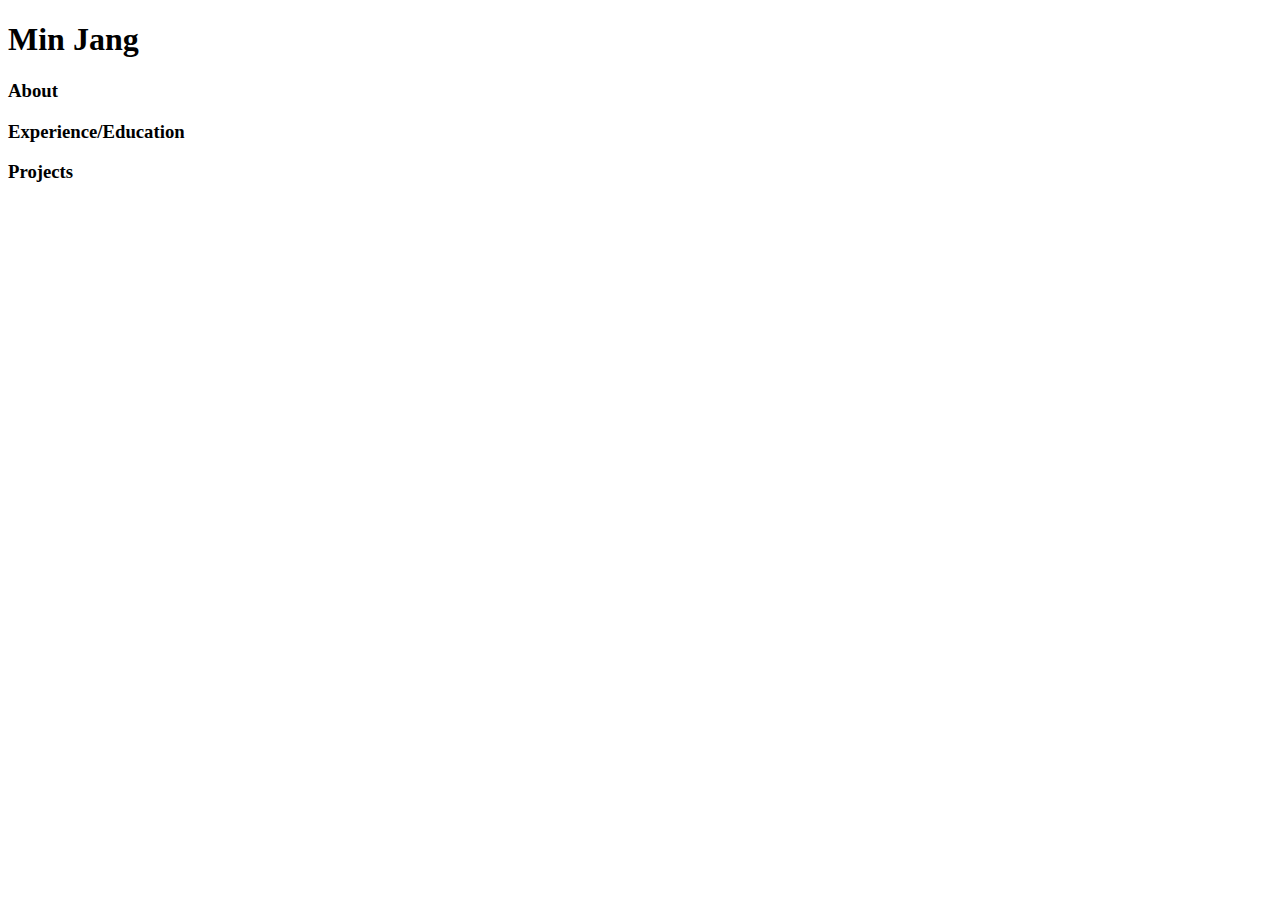
==== index.html @ 35e4ea77 "Create index.html" ====
<!DOCTYPE html>
<html lang="en">

<head>
    <meta charset="utf-8">
    <title>Min Jang</title>
    <link rel="stylesheet" href="style.css" type="text/css">
</head>

<body>
    <h1>Min Jang</h1>
    <h3>About</h3>
    <h3>Experience/Education</h3>
    <h3>Projects</h3>
</body>
</html>
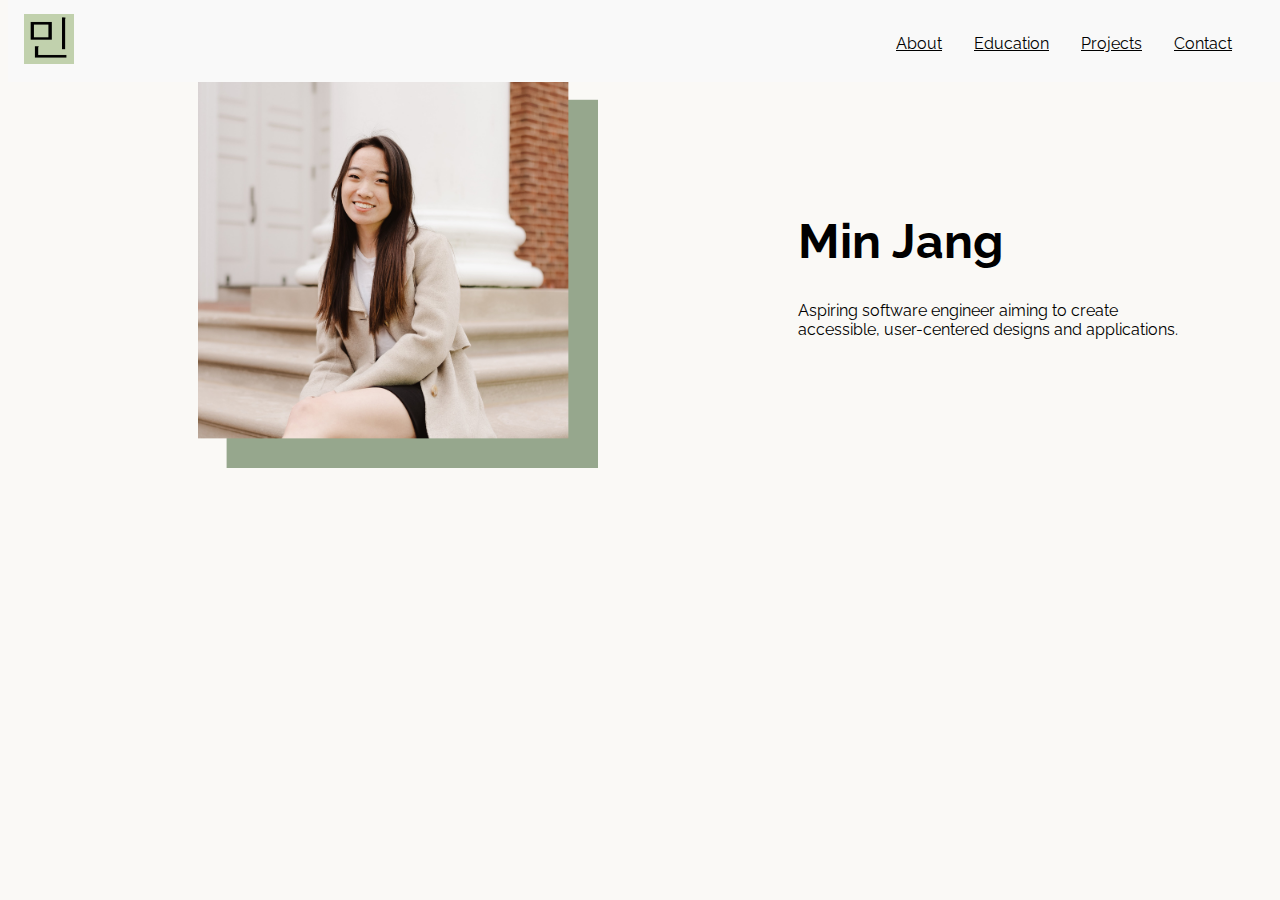
==== commit e01c5dff: "basic layout" ====
--- a/index.html
+++ b/index.html
@@ -5,12 +5,29 @@
     <meta charset="utf-8">
     <title>Min Jang</title>
     <link rel="stylesheet" href="style.css" type="text/css">
+    <link rel="icon" type="image/icon" sizes="32x32" href="additional/icon2.png">
+    <link rel="preconnect" href="https://fonts.googleapis.com">
+    <link rel="preconnect" href="https://fonts.gstatic.com" crossorigin>
+    <link href="https://fonts.googleapis.com/css2?family=Raleway:wght@400&display=swap" rel="stylesheet">
 </head>
 
 <body>
-    <h1>Min Jang</h1>
-    <h3>About</h3>
-    <h3>Experience/Education</h3>
-    <h3>Projects</h3>
+    <header class="navbar">
+        <a href="/"><img id="icon" src="additional/icon.png" alt="icon with Korean name"></a>
+        <div class="navbar-right">
+            <a href="https://min-jang.github.io/about">About</a>
+            <a href="https://min-jang.github.io/education">Education</a>
+            <a href="https://min-jang.github.io/projects">Projects</a>
+            <a href="https://min-jang.github.io/contact">Contact</a>
+        </div>
+    </header>
+    <div id="intro" class="divs">
+        <img id="min" src="additional/min.png" alt="A photo of Min Jang dressed in beige and seated on stairs.">
+        <div id="text" class="divs">
+            <h1>Min Jang</h1>
+            <p>Aspiring software engineer aiming to create accessible, user-centered designs and applications.</p>
+        </div>
+    </div>
+    
 </body>
 </html>--- a/style.css
+++ b/style.css
@@ -0,0 +1,196 @@
+html{
+    background-color: #FAF9F6;
+    font-family: Raleway;
+    font-size: 1em;
+}
+
+h1{
+    font-size: 3em;
+}
+
+em{
+    font-size: 0.9em;
+}
+
+#icon{
+    width: 50px;
+}
+
+#intro{
+    display: flex;
+    height: auto;
+    align-items: center;
+    justify-content: center;
+    flex-direction: row;
+}
+
+#popups{
+    display: flex;
+    height: auto;
+    align-items: center;
+    justify-content: center;
+    flex-direction: row;
+    flex-wrap: wrap;
+}
+
+#text{
+    height: auto;
+    align-items: center;
+    justify-content: center;
+    padding-left: 200px;
+}
+
+#min{    
+    width: 25em;
+    height: auto;
+    padding-left: 150px;
+}
+
+#poster, #metro-kiosk{
+    display: block;
+    margin-left: auto;
+    margin-right: auto;
+    width: 60%;
+    height: auto;
+}
+
+#me{
+    padding: 1em;
+    border: 2px solid #333;
+    box-shadow: 15px 15px 1px#96A78D;
+}
+
+.sub, h3{
+    margin-left: 30px;
+}
+
+.descriptions{
+    margin-left: 30px;
+}
+
+.box {
+    width: 400px;
+    height: 175px;
+    margin: 5px 10px;
+    background: #96A78D;
+    padding: 10px;
+    border: 2px solid #96A78D;
+    border-radius: 10px;
+    background-clip: padding-box;
+    text-align: center;
+}
+  
+.button {
+    width: auto;
+    font-size: 1em;
+    padding: 10px;
+    color: #000;
+    line-height: 2;
+    text-decoration: none;
+    cursor: pointer;
+    transition: all 0.3s ease-out;
+}
+.box:hover {
+    background: #fff;
+}
+  
+.overlay {
+    position: fixed;
+    top: 0;
+    bottom: 0;
+    left: 0;
+    right: 0;
+    background: rgba(0, 0, 0, 0.7);
+    transition: opacity 500ms;
+    visibility: hidden;
+    opacity: 0;
+}
+.overlay:target {
+    visibility: visible;
+    opacity: 1;
+}
+  
+.popup {
+    margin: 40px auto;
+    padding: 15px;
+    background: #fff;
+    border-radius: 5px;
+    width: 60%;
+    position: relative;
+    transition: all 5s ease-in-out;
+}
+  
+.popup h2 {
+    margin-top: 0;
+    color: #333;
+}
+.popup .close {
+    position: absolute;
+    top: 20px;
+    right: 30px;
+    transition: all 200ms;
+    font-size: 30px;
+    font-weight: bold;
+    color: #333;
+}
+.popup .close:hover {
+    color: #d82206;
+}
+.popup .content {
+    max-height: 60vh;
+    overflow: auto;
+}
+
+.divs{
+    height: 100vh;
+    padding: 60px 40px;
+    float: center;
+}
+
+.navbar {
+    overflow: hidden;
+    position: fixed; 
+    top: 0;
+    width: 100%;
+    background-color: #F9F9F9;
+}
+
+.navbar-right{
+    float: right;
+    padding-top: 20px;
+    padding-right: 40px;
+}
+  
+.navbar a {
+    float: left;
+    display: block;
+    color: black;
+    text-align: center;
+    padding: 14px 16px;
+}
+.navbar a:visited {
+    background: #96A78D;
+    font-style: oblique;
+}
+  
+.navbar a:hover {
+    background: #96A78D;
+    font-style: oblique;
+}
+
+.contacts{
+    width: 4em;
+    padding: 10px;
+}
+
+#contact{
+    font-size: 1.5em;
+}
+
+#icons{
+    display: flex;
+    align-items: center;
+    justify-content: center;
+}
+  
+  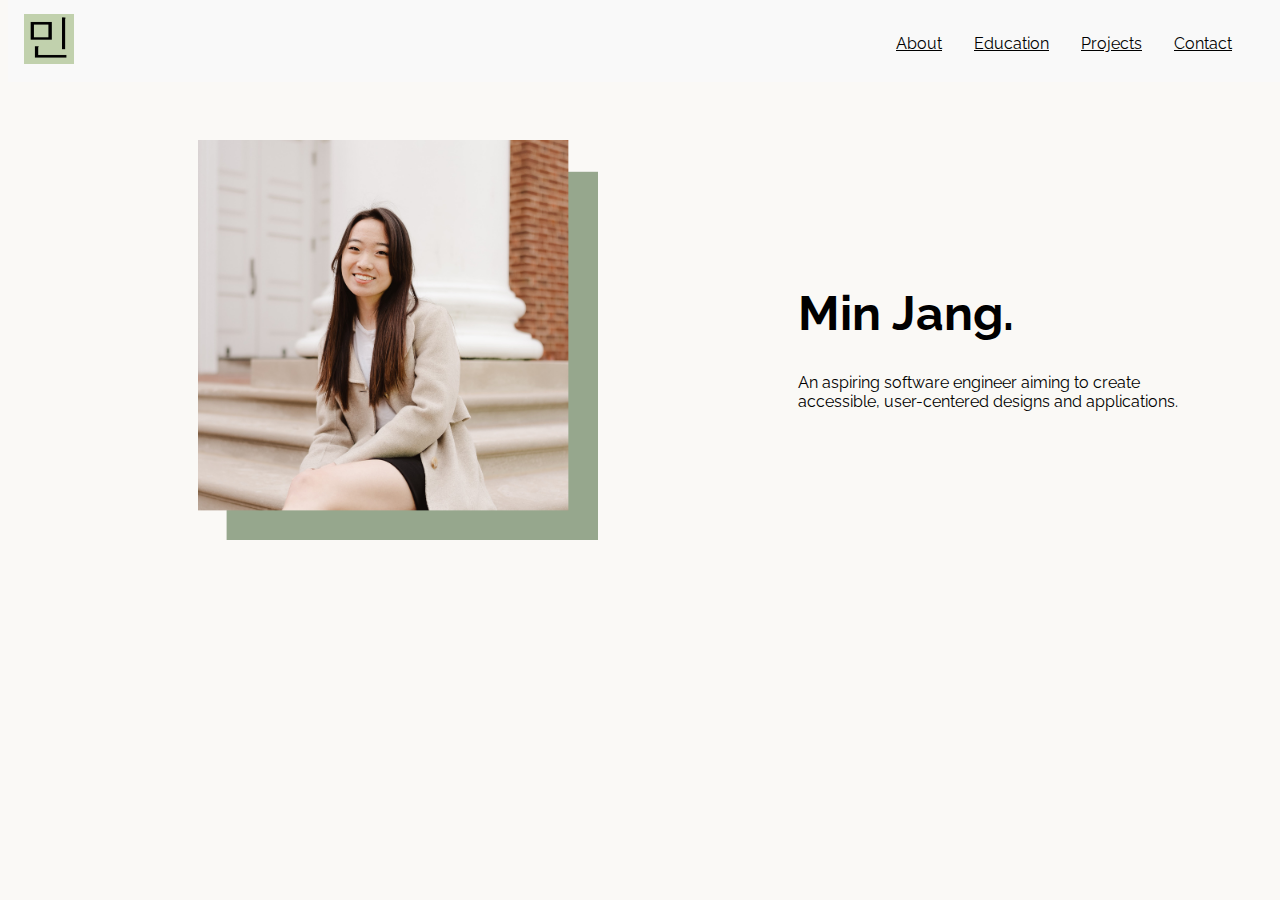
==== commit 09a28091: "visual changes, commenting code" ====
--- a/index.html
+++ b/index.html
@@ -9,6 +9,7 @@
     <link rel="preconnect" href="https://fonts.googleapis.com">
     <link rel="preconnect" href="https://fonts.gstatic.com" crossorigin>
     <link href="https://fonts.googleapis.com/css2?family=Raleway:wght@400&display=swap" rel="stylesheet">
+    <link href="https://fonts.googleapis.com/css2?family=Raleway:wght@700&display=swap" rel="stylesheet">
 </head>
 
 <body>
@@ -24,8 +25,8 @@
     <div id="intro" class="divs">
         <img id="min" src="additional/min.png" alt="A photo of Min Jang dressed in beige and seated on stairs.">
         <div id="text" class="divs">
-            <h1>Min Jang</h1>
-            <p>Aspiring software engineer aiming to create accessible, user-centered designs and applications.</p>
+            <h1>Min Jang.</h1>
+            <p>An aspiring software engineer aiming to create accessible, user-centered designs and applications.</p>
         </div>
     </div>
     
--- a/style.css
+++ b/style.css
@@ -6,24 +6,46 @@
 
 h1{
     font-size: 3em;
+    font-weight: bolder;
 }
 
 em{
     font-size: 0.9em;
 }
 
-#icon{
-    width: 50px;
-}
-
+/* opening page rules*/
 #intro{
     display: flex;
     height: auto;
+    margin-top: 5em;
     align-items: center;
     justify-content: center;
     flex-direction: row;
 }
 
+#text{
+    height: auto;
+    align-items: center;
+    justify-content: center;
+    padding-left: 200px;
+}
+
+#min{    
+    width: 25em;
+    height: auto;
+    padding-left: 150px;
+}
+
+
+/* about page rules */
+#me{
+    padding: 1em;
+    border: 2px solid #333;
+    box-shadow: 15px 15px 1px#96A78D;
+}
+
+
+/* projects page rules */
 #popups{
     display: flex;
     height: auto;
@@ -31,19 +53,6 @@
     justify-content: center;
     flex-direction: row;
     flex-wrap: wrap;
-}
-
-#text{
-    height: auto;
-    align-items: center;
-    justify-content: center;
-    padding-left: 200px;
-}
-
-#min{    
-    width: 25em;
-    height: auto;
-    padding-left: 150px;
 }
 
 #poster, #metro-kiosk{
@@ -52,20 +61,6 @@
     margin-right: auto;
     width: 60%;
     height: auto;
-}
-
-#me{
-    padding: 1em;
-    border: 2px solid #333;
-    box-shadow: 15px 15px 1px#96A78D;
-}
-
-.sub, h3{
-    margin-left: 30px;
-}
-
-.descriptions{
-    margin-left: 30px;
 }
 
 .box {
@@ -78,8 +73,7 @@
     border-radius: 10px;
     background-clip: padding-box;
     text-align: center;
-}
-  
+} 
 .button {
     width: auto;
     font-size: 1em;
@@ -92,8 +86,7 @@
 }
 .box:hover {
     background: #fff;
-}
-  
+} 
 .overlay {
     position: fixed;
     top: 0;
@@ -108,8 +101,7 @@
 .overlay:target {
     visibility: visible;
     opacity: 1;
-}
-  
+} 
 .popup {
     margin: 40px auto;
     padding: 15px;
@@ -118,8 +110,7 @@
     width: 60%;
     position: relative;
     transition: all 5s ease-in-out;
-}
-  
+} 
 .popup h2 {
     margin-top: 0;
     color: #333;
@@ -141,10 +132,40 @@
     overflow: auto;
 }
 
+/* rules used throughout */
+.descriptions{
+    margin-left: 30px;
+}
+
 .divs{
     height: 100vh;
     padding: 60px 40px;
     float: center;
+}
+
+.sub, h3{
+    margin-left: 30px;
+}
+
+/* contact page rules */
+.contacts{
+    width: 4em;
+    padding: 10px;
+}
+
+#contact{
+    font-size: 1.5em;
+}
+
+#icons{
+    display: flex;
+    align-items: center;
+    justify-content: center;
+}
+
+/* navigation bar rules */
+#icon{
+    width: 50px;
 }
 
 .navbar {
@@ -177,20 +198,5 @@
     background: #96A78D;
     font-style: oblique;
 }
-
-.contacts{
-    width: 4em;
-    padding: 10px;
-}
-
-#contact{
-    font-size: 1.5em;
-}
-
-#icons{
-    display: flex;
-    align-items: center;
-    justify-content: center;
-}
   
   